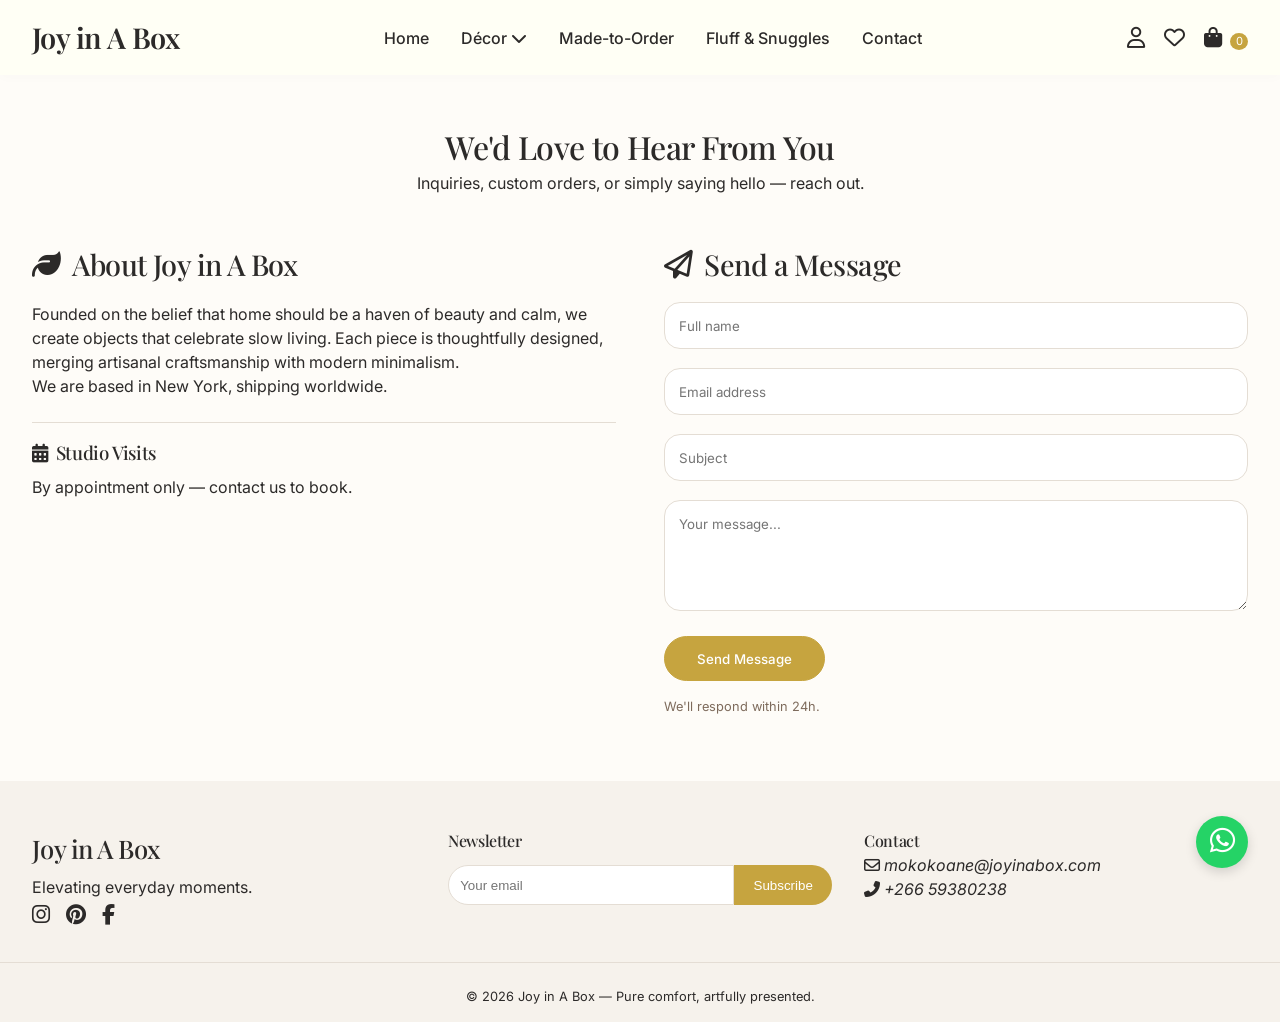
==== contact.html @ 7d994edd "Add files via upload" ====
<!DOCTYPE html>
<html lang="en">
<head>
    <meta charset="UTF-8">
    <meta name="viewport" content="width=device-width, initial-scale=1.0">
    <title>Contact | Joy in A Box</title>
    <link href="https://fonts.googleapis.com/css2?family=Inter:opsz,wght@300;400;500;600&family=Playfair+Display:wght@400;500;600;700&display=swap" rel="stylesheet">
    <link rel="stylesheet" href="https://cdnjs.cloudflare.com/ajax/libs/font-awesome/6.5.1/css/all.min.css">
    <link rel="stylesheet" href="styles.css">
</head>
<body>
    <header class="header"><div class="container header-container"><div class="logo"><a href="index.html">Joy in A Box</a></div><nav class="main-nav"><ul class="nav-links"><li><a href="index.html">Home</a></li><li class="dropdown-trigger"><a href="decor.html">Décor <i class="fas fa-chevron-down dropdown-arrow"></i></a><ul class="dropdown-menu"><li><a href="decor.html#wall-art">Wall Art</a></li><li><a href="decor.html#vases">Vases</a></li><li><a href="decor.html#lighting">Lighting</a></li></ul></li><li><a href="made-to-order.html">Made-to-Order</a></li><li><a href="fluff-snuggles.html">Fluff & Snuggles</a></li><li><a href="contact.html">Contact</a></li></ul></nav><div class="header-icons"><a href="#" class="icon-btn"><i class="far fa-user"></i></a><a href="#" class="icon-btn"><i class="far fa-heart"></i></a><a href="#" class="icon-btn cart-icon"><i class="fas fa-shopping-bag"></i> <span class="cart-count">0</span></a></div><button class="mobile-menu-toggle"><i class="fas fa-bars"></i></button></div></header>

    <main>
        <div class="page-header container">
            <h1>We'd Love to Hear From You</h1>
            <p>Inquiries, custom orders, or simply saying hello — reach out.</p>
        </div>

        <div class="contact-grid container">
            <div class="about-us">
                <h2><i class="fas fa-leaf"></i> About Joy in A Box</h2>
                <p>Founded on the belief that home should be a haven of beauty and calm, we create objects that celebrate slow living. Each piece is thoughtfully designed, merging artisanal craftsmanship with modern minimalism.</p>
                <p>We are based in New York, shipping worldwide.</p>
                <div class="store-hours">
                    <h3><i class="fas fa-calendar-alt"></i> Studio Visits</h3>
                    <p>By appointment only — contact us to book.</p>
                </div>
            </div>
            <div class="contact-form-wrapper">
                <h2><i class="far fa-paper-plane"></i> Send a Message</h2>
                <form class="contact-form" id="contactForm">
                    <div class="form-group"><input type="text" placeholder="Full name" required></div>
                    <div class="form-group"><input type="email" placeholder="Email address" required></div>
                    <div class="form-group"><input type="text" placeholder="Subject"></div>
                    <div class="form-group"><textarea rows="5" placeholder="Your message..." required></textarea></div>
                    <button type="submit" class="btn btn-gold">Send Message</button>
                    <p class="form-note">We'll respond within 24h.</p>
                </form>
            </div>
        </div>
    </main>

    <footer class="footer"><div class="container footer-grid"><div class="footer-brand"><div class="logo-footer">Joy in A Box</div><p>Elevating everyday moments.</p><div class="social-links"><a href="#"><i class="fab fa-instagram"></i></a><a href="#"><i class="fab fa-pinterest"></i></a><a href="#"><i class="fab fa-facebook-f"></i></a></div></div><div class="footer-newsletter"><h4>Newsletter</h4><form class="newsletter-form"><input type="email" placeholder="Your email"><button>Subscribe</button></form></div><div class="footer-contact"><h4>Contact</h4><address><p><i class="far fa-envelope"></i> mokokoane@joyinabox.com</p><p><i class="fas fa-phone-alt"></i> +266 59380238</p></address></div></div><div class="footer-bottom"><div class="container"><p>© 2026 Joy in A Box — Pure comfort, artfully presented.</p></div></div></footer>
    <a href="https://wa.me/18004399021" class="floating-wa"><i class="fab fa-whatsapp"></i></a>
    <button class="scroll-top"><i class="fas fa-arrow-up"></i></button>
    <script src="script.js"></script>
</body>
</html>
---- styles.css ----
* {
    margin: 0;
    padding: 0;
    box-sizing: border-box;
}

body {
    font-family: 'Inter', sans-serif;
    background-color: #FEFCF8;
    color: #2C2A29;
    line-height: 1.5;
}

h1, h2, h3, h4, .logo, .logo-footer, .hero-title, .section-title {
    font-family: 'Playfair Display', serif;
    font-weight: 500;
    letter-spacing: -0.02em;
}

.container {
    max-width: 1280px;
    margin: 0 auto;
    padding: 0 2rem;
}

.btn {
    display: inline-block;
    padding: 0.85rem 2rem;
    border-radius: 2rem;
    font-weight: 500;
    transition: all 0.3s ease;
    text-decoration: none;
    border: 1px solid transparent;
    cursor: pointer;
    font-family: 'Inter', sans-serif;
}

.btn-gold {
    background-color: #C6A43F;
    color: white;
    border-color: #C6A43F;
}

.btn-gold:hover {
    background-color: #B28C32;
    transform: translateY(-2px);
    box-shadow: 0 10px 20px rgba(0,0,0,0.05);
}

.btn-outline {
    border: 1px solid #C6A43F;
    color: #C6A43F;
    background: transparent;
}

.btn-outline:hover {
    background: #C6A43F;
    color: white;
}

.header {
    background: #FFFFFF;
    box-shadow: 0 2px 12px rgba(0,0,0,0.02);
    position: sticky;
    top: 0;
    z-index: 1000;
    backdrop-filter: blur(4px);
    background-color: rgba(255,255,245,0.96);
}

.header-container {
    display: flex;
    justify-content: space-between;
    align-items: center;
    padding: 1rem 2rem;
    flex-wrap: wrap;
}

.logo a {
    font-size: 1.8rem;
    font-weight: 600;
    text-decoration: none;
    color: #2C2A29;
    letter-spacing: -0.02em;
    font-family: 'Playfair Display', serif;
}

.nav-links {
    display: flex;
    gap: 2rem;
    list-style: none;
}

.nav-links li a {
    text-decoration: none;
    color: #2C2A29;
    font-weight: 500;
    transition: color 0.2s;
}

.nav-links li a:hover, .nav-links li a.active {
    color: #C6A43F;
}

.dropdown-trigger {
    position: relative;
}

.dropdown-menu {
    position: absolute;
    top: 100%;
    left: 0;
    background: white;
    list-style: none;
    padding: 0.75rem 0;
    border-radius: 1rem;
    box-shadow: 0 12px 28px rgba(0,0,0,0.05);
    min-width: 140px;
    opacity: 0;
    visibility: hidden;
    transition: all 0.2s;
    z-index: 10;
}

.dropdown-trigger:hover .dropdown-menu {
    opacity: 1;
    visibility: visible;
}

.dropdown-menu li a {
    display: block;
    padding: 0.5rem 1.5rem;
    color: #2C2A29;
}

.header-icons {
    display: flex;
    gap: 1.2rem;
    align-items: center;
}

.icon-btn {
    font-size: 1.3rem;
    text-decoration: none;
    color: #2C2A29;
    transition: color 0.2s;
}

.cart-icon {
    position: relative;
}
.cart-count {
    font-size: 0.7rem;
    background: #C6A43F;
    color: white;
    border-radius: 50%;
    width: 18px;
    display: inline-block;
    text-align: center;
    margin-left: 2px;
}

.mobile-menu-toggle {
    display: none;
    background: none;
    border: none;
    font-size: 1.8rem;
    cursor: pointer;
}

.hero-image {
    background-image: url('images/hero-luxury-interior.jpg');
    background-size: cover;
    background-position: center 40%;
    height: 85vh;
    position: relative;
    display: flex;
    align-items: center;
    justify-content: center;
}
.hero-overlay {
    position: absolute;
    inset: 0;
    background: rgba(0,0,0,0.25);
}
.hero-content {
    position: relative;
    text-align: center;
    color: white;
    z-index: 2;
}
.hero-title {
    font-size: 3.8rem;
    margin-bottom: 1rem;
    font-weight: 600;
}
.hero-subtitle {
    font-size: 1.2rem;
    margin-bottom: 2rem;
    font-weight: 300;
}

.section-header {
    text-align: center;
    margin: 4rem 0 2rem;
}
.section-tag {
    font-size: 0.8rem;
    letter-spacing: 3px;
    text-transform: uppercase;
    color: #C6A43F;
}
.section-title {
    font-size: 2.5rem;
    margin-top: 0.5rem;
}

.product-grid {
    display: grid;
    grid-template-columns: repeat(auto-fill, minmax(280px, 1fr));
    gap: 2rem;
    margin: 2rem 0;
}

.product-card {
    background: white;
    border-radius: 1.5rem;
    overflow: hidden;
    transition: all 0.3s ease;
    box-shadow: 0 8px 20px rgba(0,0,0,0.02);
}
.product-card:hover {
    transform: translateY(-6px);
    box-shadow: 0 24px 36px rgba(0,0,0,0.05);
}
.product-image {
    position: relative;
}
.product-image img {
    width: 100%;
    aspect-ratio: 6 / 7;
    object-fit: cover;
    display: block;
}
.fav-btn {
    position: absolute;
    top: 1rem;
    right: 1rem;
    background: rgba(255,255,255,0.8);
    border: none;
    font-size: 1.3rem;
    padding: 0.5rem;
    border-radius: 50%;
    cursor: pointer;
    backdrop-filter: blur(2px);
    transition: all 0.2s;
}
.fav-btn:hover {
    background: white;
    transform: scale(1.05);
}
.product-info {
    padding: 1.5rem;
}
.product-info h3 {
    font-size: 1.2rem;
    font-weight: 500;
}
.price {
    font-weight: 600;
    margin: 0.6rem 0;
    color: #C6A43F;
}
.btn-add-cart {
    background: none;
    border: 1px solid #ddd;
    padding: 0.5rem 1rem;
    border-radius: 2rem;
    cursor: pointer;
    width: 100%;
    transition: 0.2s;
}
.btn-add-cart:hover {
    background: #C6A43F;
    border-color: #C6A43F;
    color: white;
}
.cta-center {
    text-align: center;
    margin: 2rem 0 4rem;
}

.footer {
    background: #F6F2EC;
    padding: 3rem 0 1rem;
    margin-top: 4rem;
}
.footer-grid {
    display: grid;
    grid-template-columns: 1fr 1fr 1fr;
    gap: 2rem;
}
.logo-footer {
    font-size: 1.6rem;
    font-family: 'Playfair Display', serif;
    margin-bottom: 0.5rem;
}
.social-links a {
    text-decoration: none;
    margin-right: 1rem;
    font-size: 1.3rem;
    color: #2C2A29;
    transition: color 0.2s;
}
.social-links a:hover {
    color: #C6A43F;
}
.newsletter-form {
    display: flex;
    margin-top: 0.8rem;
}
.newsletter-form input {
    flex: 1;
    padding: 0.7rem;
    border: 1px solid #E4DDD4;
    border-radius: 3rem 0 0 3rem;
    outline: none;
}
.newsletter-form button {
    background: #C6A43F;
    border: none;
    padding: 0 1.2rem;
    border-radius: 0 3rem 3rem 0;
    color: white;
    cursor: pointer;
    transition: background 0.2s;
}
.newsletter-form button:hover {
    background: #B28C32;
}
.footer-bottom {
    border-top: 1px solid #E4DDD4;
    text-align: center;
    margin-top: 2rem;
    padding-top: 1.5rem;
    font-size: 0.8rem;
}

.floating-wa {
    position: fixed;
    bottom: 2rem;
    right: 2rem;
    background: #25D366;
    color: white;
    font-size: 1.8rem;
    padding: 0.6rem;
    width: 52px;
    height: 52px;
    border-radius: 50%;
    text-align: center;
    line-height: 1;
    text-decoration: none;
    box-shadow: 0 4px 12px rgba(0,0,0,0.15);
    z-index: 99;
    transition: transform 0.2s;
}
.floating-wa:hover {
    transform: scale(1.05);
}
.scroll-top {
    position: fixed;
    bottom: 2rem;
    right: 6rem;
    background: #C6A43F;
    border: none;
    width: 45px;
    height: 45px;
    border-radius: 50%;
    font-size: 1.2rem;
    cursor: pointer;
    opacity: 0.7;
    transition: 0.2s;
    z-index: 99;
    color: white;
}
.scroll-top:hover {
    opacity: 1;
    transform: translateY(-2px);
}

.page-header {
    text-align: center;
    margin: 3rem auto;
}
.categories-list {
    display: flex;
    justify-content: center;
    gap: 2rem;
    list-style: none;
    margin: 2rem 0;
}
.cat-badge {
    background: #F3EFE9;
    padding: 0.5rem 1.5rem;
    border-radius: 3rem;
    font-weight: 500;
    display: inline-flex;
    align-items: center;
    gap: 0.5rem;
}
.decor-section {
    margin-bottom: 3rem;
}
.decor-section h2 {
    font-size: 1.8rem;
    border-left: 4px solid #C6A43F;
    padding-left: 1rem;
    margin: 2rem 0 1rem;
    display: flex;
    align-items: center;
    gap: 0.75rem;
}

.made-to-order-container {
    max-width: 900px;
    margin: 2rem auto;
}
.process-timeline {
    background: #FAF7F2;
    border-radius: 2rem;
    padding: 2rem;
}
.timeline-title {
    text-align: center;
    margin-bottom: 2rem;
    font-size: 1.8rem;
}
.ordered-steps {
    list-style: none;
    padding: 0;
}
.ordered-steps li {
    display: flex;
    gap: 1rem;
    margin-bottom: 2rem;
    align-items: flex-start;
}
.step-icon {
    font-size: 2rem;
    min-width: 60px;
    color: #C6A43F;
}
.step-content strong {
    font-weight: 600;
    display: block;
    margin-bottom: 0.25rem;
    font-size: 1.1rem;
}
.custom-cta {
    text-align: center;
    margin-top: 2.5rem;
}

.cozy-hero {
    text-align: center;
    margin: 3rem auto 1rem;
}
.video-wrapper {
    margin: 2rem auto;
    border-radius: 2rem;
    overflow: hidden;
    box-shadow: 0 15px 30px rgba(0,0,0,0.05);
}
.video-wrapper video {
    display: block;
    border-radius: 2rem;
}
.soft-card {
    border-radius: 2rem;
}

.contact-grid {
    display: grid;
    grid-template-columns: 1fr 1fr;
    gap: 3rem;
    margin: 3rem auto;
}
.about-us h2, .contact-form-wrapper h2 {
    font-size: 1.8rem;
    margin-bottom: 1rem;
    display: flex;
    align-items: center;
    gap: 0.75rem;
}
.store-hours {
    margin-top: 1.5rem;
    padding-top: 1rem;
    border-top: 1px solid #E4DDD4;
}
.store-hours h3 {
    margin-bottom: 0.5rem;
    display: flex;
    align-items: center;
    gap: 0.5rem;
}
.form-group {
    margin-bottom: 1.2rem;
}
.form-group input, .form-group textarea {
    width: 100%;
    padding: 0.9rem;
    border: 1px solid #E4DDD4;
    border-radius: 1rem;
    background: white;
    font-family: 'Inter', sans-serif;
    transition: border-color 0.2s;
}
.form-group input:focus, .form-group textarea:focus {
    outline: none;
    border-color: #C6A43F;
}
.form-note {
    font-size: 0.8rem;
    margin-top: 1rem;
    color: #7E6B5C;
}

@media (max-width: 960px) {
    .main-nav {
        display: none;
        position: absolute;
        top: 100%;
        left: 0;
        width: 100%;
        background: white;
        padding: 1.5rem;
        box-shadow: 0 10px 20px rgba(0,0,0,0.05);
    }
    .main-nav.active {
        display: block;
    }
    .nav-links {
        flex-direction: column;
        gap: 1rem;
    }
    .mobile-menu-toggle {
        display: block;
    }
    .header-icons {
        margin-right: 0.5rem;
    }
    .footer-grid {
        grid-template-columns: 1fr;
        text-align: center;
        gap: 1.5rem;
    }
    .contact-grid {
        grid-template-columns: 1fr;
    }
    .hero-title {
        font-size: 2.2rem;
    }
    .product-grid {
        grid-template-columns: repeat(auto-fill, minmax(240px, 1fr));
    }
    .scroll-top {
        right: 1.2rem;
        bottom: 1.2rem;
    }
    .floating-wa {
        right: 1.2rem;
        bottom: 5rem;
    }
}
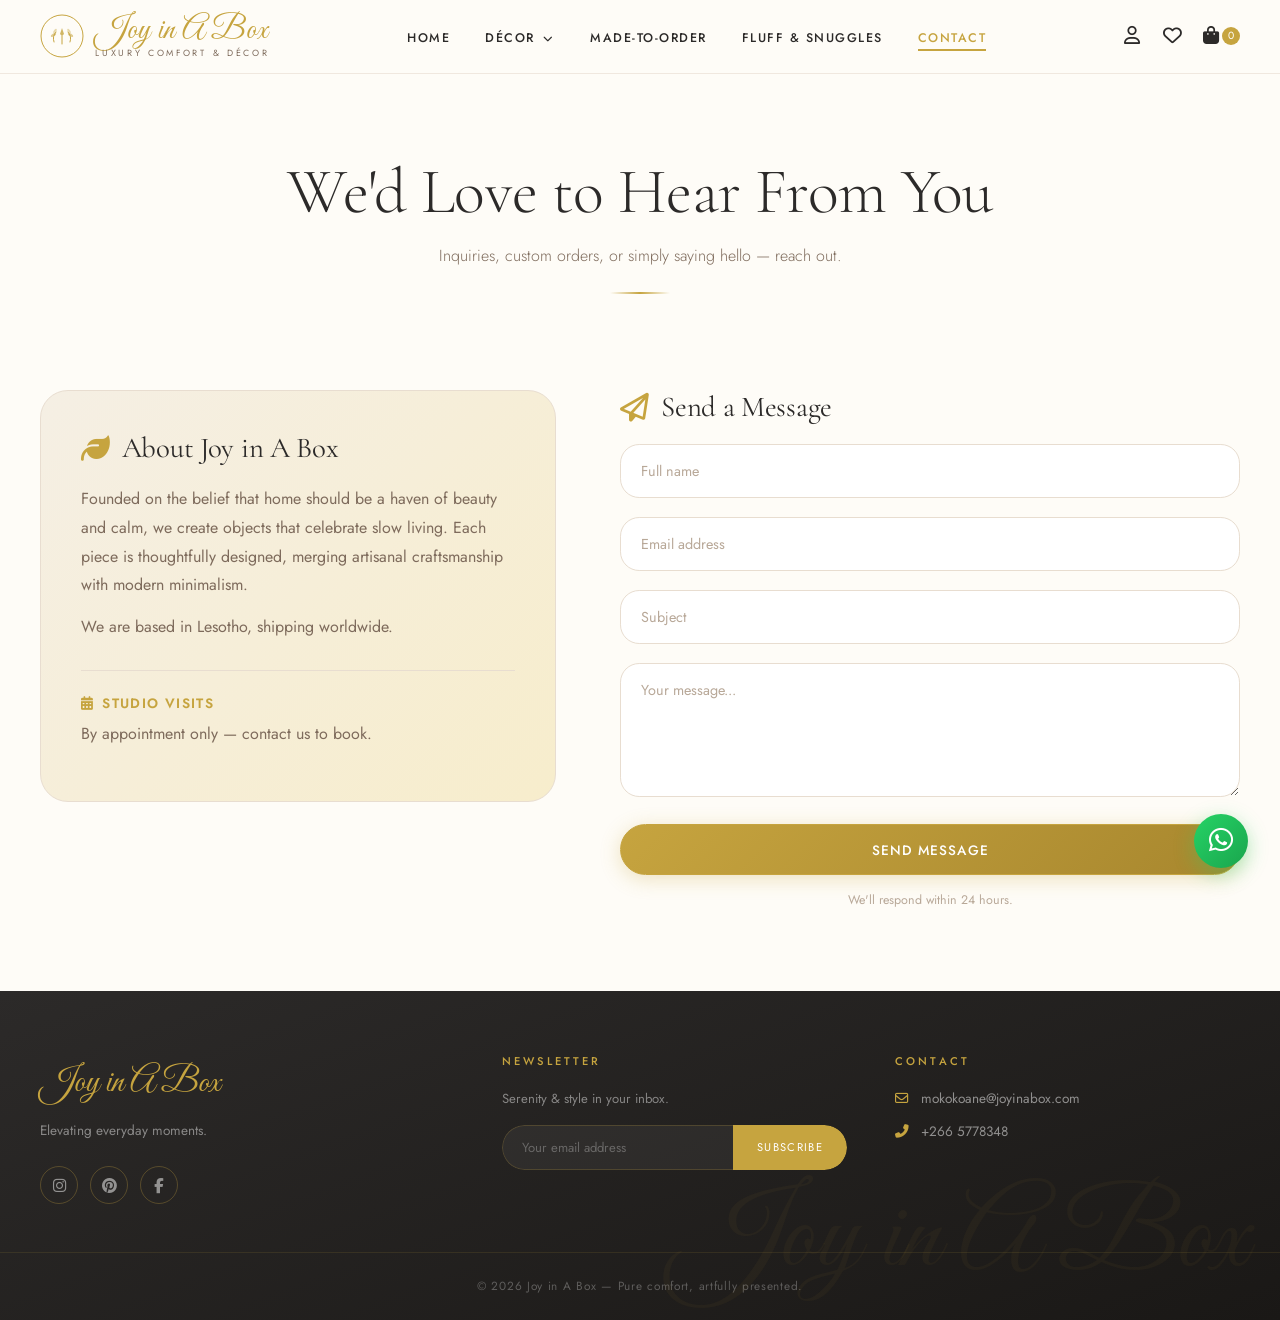
==== commit 0e37d1a7: "Add files via upload" ====
--- a/contact.html
+++ b/contact.html
@@ -1,49 +1,153 @@
-<!DOCTYPE html>
-<html lang="en">
-<head>
-    <meta charset="UTF-8">
-    <meta name="viewport" content="width=device-width, initial-scale=1.0">
-    <title>Contact | Joy in A Box</title>
-    <link href="https://fonts.googleapis.com/css2?family=Inter:opsz,wght@300;400;500;600&family=Playfair+Display:wght@400;500;600;700&display=swap" rel="stylesheet">
-    <link rel="stylesheet" href="https://cdnjs.cloudflare.com/ajax/libs/font-awesome/6.5.1/css/all.min.css">
-    <link rel="stylesheet" href="styles.css">
-</head>
-<body>
-    <header class="header"><div class="container header-container"><div class="logo"><a href="index.html">Joy in A Box</a></div><nav class="main-nav"><ul class="nav-links"><li><a href="index.html">Home</a></li><li class="dropdown-trigger"><a href="decor.html">Décor <i class="fas fa-chevron-down dropdown-arrow"></i></a><ul class="dropdown-menu"><li><a href="decor.html#wall-art">Wall Art</a></li><li><a href="decor.html#vases">Vases</a></li><li><a href="decor.html#lighting">Lighting</a></li></ul></li><li><a href="made-to-order.html">Made-to-Order</a></li><li><a href="fluff-snuggles.html">Fluff & Snuggles</a></li><li><a href="contact.html">Contact</a></li></ul></nav><div class="header-icons"><a href="#" class="icon-btn"><i class="far fa-user"></i></a><a href="#" class="icon-btn"><i class="far fa-heart"></i></a><a href="#" class="icon-btn cart-icon"><i class="fas fa-shopping-bag"></i> <span class="cart-count">0</span></a></div><button class="mobile-menu-toggle"><i class="fas fa-bars"></i></button></div></header>
-
-    <main>
-        <div class="page-header container">
-            <h1>We'd Love to Hear From You</h1>
-            <p>Inquiries, custom orders, or simply saying hello — reach out.</p>
-        </div>
-
-        <div class="contact-grid container">
-            <div class="about-us">
-                <h2><i class="fas fa-leaf"></i> About Joy in A Box</h2>
-                <p>Founded on the belief that home should be a haven of beauty and calm, we create objects that celebrate slow living. Each piece is thoughtfully designed, merging artisanal craftsmanship with modern minimalism.</p>
-                <p>We are based in New York, shipping worldwide.</p>
-                <div class="store-hours">
-                    <h3><i class="fas fa-calendar-alt"></i> Studio Visits</h3>
-                    <p>By appointment only — contact us to book.</p>
-                </div>
-            </div>
-            <div class="contact-form-wrapper">
-                <h2><i class="far fa-paper-plane"></i> Send a Message</h2>
-                <form class="contact-form" id="contactForm">
-                    <div class="form-group"><input type="text" placeholder="Full name" required></div>
-                    <div class="form-group"><input type="email" placeholder="Email address" required></div>
-                    <div class="form-group"><input type="text" placeholder="Subject"></div>
-                    <div class="form-group"><textarea rows="5" placeholder="Your message..." required></textarea></div>
-                    <button type="submit" class="btn btn-gold">Send Message</button>
-                    <p class="form-note">We'll respond within 24h.</p>
-                </form>
-            </div>
-        </div>
-    </main>
-
-    <footer class="footer"><div class="container footer-grid"><div class="footer-brand"><div class="logo-footer">Joy in A Box</div><p>Elevating everyday moments.</p><div class="social-links"><a href="#"><i class="fab fa-instagram"></i></a><a href="#"><i class="fab fa-pinterest"></i></a><a href="#"><i class="fab fa-facebook-f"></i></a></div></div><div class="footer-newsletter"><h4>Newsletter</h4><form class="newsletter-form"><input type="email" placeholder="Your email"><button>Subscribe</button></form></div><div class="footer-contact"><h4>Contact</h4><address><p><i class="far fa-envelope"></i> mokokoane@joyinabox.com</p><p><i class="fas fa-phone-alt"></i> +266 59380238</p></address></div></div><div class="footer-bottom"><div class="container"><p>© 2026 Joy in A Box — Pure comfort, artfully presented.</p></div></div></footer>
-    <a href="https://wa.me/18004399021" class="floating-wa"><i class="fab fa-whatsapp"></i></a>
-    <button class="scroll-top"><i class="fas fa-arrow-up"></i></button>
-    <script src="script.js"></script>
-</body>
-</html>+<!DOCTYPE html>
+<html lang="en">
+<head>
+  <meta charset="UTF-8">
+  <meta name="viewport" content="width=device-width, initial-scale=1.0">
+  <title>Contact | Joy in A Box</title>
+  <link href="https://fonts.googleapis.com/css2?family=Cormorant+Garamond:ital,wght@0,300;0,400;0,500;1,300;1,400&family=Great+Vibes&family=Jost:wght@300;400;500;600&display=swap" rel="stylesheet">
+  <link rel="stylesheet" href="https://cdnjs.cloudflare.com/ajax/libs/font-awesome/6.5.1/css/all.min.css">
+  <link rel="stylesheet" href="styles.css">
+</head>
+<body>
+
+  <header class="header" id="mainHeader">
+    <div class="container header-container">
+      <div class="logo">
+        <a href="index.html">
+          <svg class="logo-emblem" viewBox="0 0 44 44" fill="none" xmlns="http://www.w3.org/2000/svg">
+            <circle cx="22" cy="22" r="21" stroke="#C6A43F" stroke-width="1"/>
+            <path d="M14 28 Q12 22 16 18" stroke="#C6A43F" stroke-width="1" stroke-linecap="round" fill="none"/>
+            <ellipse cx="13.5" cy="21" rx="3" ry="1.5" transform="rotate(-30 13.5 21)" fill="#C6A43F" opacity="0.55"/>
+            <ellipse cx="15" cy="17" rx="2.5" ry="1.2" transform="rotate(-50 15 17)" fill="#C6A43F" opacity="0.4"/>
+            <path d="M30 28 Q32 22 28 18" stroke="#C6A43F" stroke-width="1" stroke-linecap="round" fill="none"/>
+            <ellipse cx="30.5" cy="21" rx="3" ry="1.5" transform="rotate(30 30.5 21)" fill="#C6A43F" opacity="0.55"/>
+            <ellipse cx="29" cy="17" rx="2.5" ry="1.2" transform="rotate(50 29 17)" fill="#C6A43F" opacity="0.4"/>
+            <path d="M22 14 L24 20 L22 22 L20 20 Z" fill="#C6A43F" opacity="0.8"/>
+            <line x1="22" y1="22" x2="22" y2="30" stroke="#C6A43F" stroke-width="1" stroke-linecap="round"/>
+          </svg>
+          <div class="logo-text-wrap">
+            <span class="logo-script">Joy in A Box</span>
+            <span class="logo-sub">Luxury Comfort &amp; Décor</span>
+          </div>
+        </a>
+      </div>
+      <nav class="main-nav" id="mainNav">
+        <ul class="nav-links">
+          <li><a href="index.html">Home</a></li>
+          <li class="dropdown-trigger">
+            <a href="decor.html">Décor <i class="fas fa-chevron-down dropdown-arrow"></i></a>
+            <ul class="dropdown-menu">
+              <li><a href="decor.html#wall-art">Wall Art</a></li>
+              <li><a href="decor.html#vases">Vases</a></li>
+              <li><a href="decor.html#lighting">Lighting</a></li>
+            </ul>
+          </li>
+          <li><a href="made-to-order.html">Made-to-Order</a></li>
+          <li><a href="fluff-snuggles.html">Fluff &amp; Snuggles</a></li>
+          <li><a href="contact.html" class="active">Contact</a></li>
+        </ul>
+      </nav>
+      <div class="header-icons">
+        <a href="#" class="icon-btn"><i class="far fa-user"></i></a>
+        <a href="#" class="icon-btn"><i class="far fa-heart"></i></a>
+        <a href="#" class="icon-btn cart-icon"><i class="fas fa-shopping-bag"></i> <span class="cart-count">0</span></a>
+      </div>
+      <button class="mobile-menu-toggle" id="menuToggle"><i class="fas fa-bars"></i></button>
+    </div>
+  </header>
+
+  <main>
+    <div class="page-header container">
+      <h1>We'd Love to Hear From You</h1>
+      <p>Inquiries, custom orders, or simply saying hello — reach out.</p>
+    </div>
+
+    <div class="contact-grid container">
+      <!-- About panel -->
+      <div class="about-us">
+        <h2><i class="fas fa-leaf"></i> About Joy in A Box</h2>
+        <p>Founded on the belief that home should be a haven of beauty and calm, we create objects that celebrate slow living. Each piece is thoughtfully designed, merging artisanal craftsmanship with modern minimalism.</p>
+        <p>We are based in Lesotho, shipping worldwide.</p>
+
+        <div class="store-hours">
+          <h3><i class="fas fa-calendar-alt"></i> Studio Visits</h3>
+          <p>By appointment only — contact us to book.</p>
+        </div>
+      </div>
+
+      <!-- Contact form -->
+      <div class="contact-form-wrapper">
+        <h2><i class="far fa-paper-plane"></i> Send a Message</h2>
+        <form class="contact-form" id="contactForm">
+          <div class="form-group"><input type="text" placeholder="Full name" required></div>
+          <div class="form-group"><input type="email" placeholder="Email address" required></div>
+          <div class="form-group"><input type="text" placeholder="Subject"></div>
+          <div class="form-group"><textarea rows="5" placeholder="Your message..." required></textarea></div>
+          <button type="submit" class="btn btn-gold" style="width:100%">Send Message</button>
+          <p class="form-note">We'll respond within 24 hours.</p>
+        </form>
+      </div>
+    </div>
+  </main>
+
+  <footer class="footer">
+    <div class="container footer-grid">
+      <div class="footer-brand">
+        <div class="logo-footer">Joy in A Box</div>
+        <p>Elevating everyday moments.</p>
+        <div class="social-links">
+          <a href="#"><i class="fab fa-instagram"></i></a>
+          <a href="#"><i class="fab fa-pinterest"></i></a>
+          <a href="#"><i class="fab fa-facebook-f"></i></a>
+        </div>
+      </div>
+      <div class="footer-newsletter">
+        <h4>Newsletter</h4>
+        <p>Serenity &amp; style in your inbox.</p>
+        <form class="newsletter-form">
+          <input type="email" placeholder="Your email address" required>
+          <button type="submit">Subscribe</button>
+        </form>
+      </div>
+      <div class="footer-contact">
+        <h4>Contact</h4>
+        <address>
+          <p><i class="far fa-envelope"></i> mokokoane@joyinabox.com</p>
+          <p><i class="fas fa-phone-alt"></i> +266 5778348</p>
+        </address>
+      </div>
+    </div>
+    <div class="footer-bottom">
+      <div class="container"><p>© 2026 Joy in A Box — Pure comfort, artfully presented.</p></div>
+    </div>
+  </footer>
+
+  <a href="https://wa.me/2665778348" class="floating-wa" target="_blank"><i class="fab fa-whatsapp"></i></a>
+  <button class="scroll-top" id="scrollTop"><i class="fas fa-arrow-up"></i></button>
+
+  <script>
+    const header = document.getElementById('mainHeader');
+    window.addEventListener('scroll', () => {
+      header.classList.toggle('scrolled', window.scrollY > 30);
+      document.getElementById('scrollTop').classList.toggle('visible', window.scrollY > 300);
+    });
+    document.getElementById('menuToggle').addEventListener('click', () => document.getElementById('mainNav').classList.toggle('active'));
+    document.getElementById('scrollTop').addEventListener('click', () => window.scrollTo({ top:0, behavior:'smooth' }));
+
+    // Contact form submit feedback
+    document.getElementById('contactForm').addEventListener('submit', function(e) {
+      e.preventDefault();
+      const btn = this.querySelector('button[type=submit]');
+      btn.textContent = '✓ Message Sent!';
+      btn.style.background = '#6aad72';
+      btn.style.borderColor = '#6aad72';
+      setTimeout(() => {
+        btn.textContent = 'Send Message';
+        btn.style.background = '';
+        btn.style.borderColor = '';
+        this.reset();
+      }, 3000);
+    });
+  </script>
+</body>
+</html>
--- a/styles.css
+++ b/styles.css
@@ -1,574 +1,837 @@
-* {
-    margin: 0;
-    padding: 0;
-    box-sizing: border-box;
-}
-
-body {
-    font-family: 'Inter', sans-serif;
-    background-color: #FEFCF8;
-    color: #2C2A29;
-    line-height: 1.5;
-}
-
-h1, h2, h3, h4, .logo, .logo-footer, .hero-title, .section-title {
-    font-family: 'Playfair Display', serif;
-    font-weight: 500;
-    letter-spacing: -0.02em;
-}
-
-.container {
-    max-width: 1280px;
-    margin: 0 auto;
-    padding: 0 2rem;
-}
-
-.btn {
-    display: inline-block;
-    padding: 0.85rem 2rem;
-    border-radius: 2rem;
-    font-weight: 500;
-    transition: all 0.3s ease;
-    text-decoration: none;
-    border: 1px solid transparent;
-    cursor: pointer;
-    font-family: 'Inter', sans-serif;
-}
-
-.btn-gold {
-    background-color: #C6A43F;
-    color: white;
-    border-color: #C6A43F;
-}
-
-.btn-gold:hover {
-    background-color: #B28C32;
-    transform: translateY(-2px);
-    box-shadow: 0 10px 20px rgba(0,0,0,0.05);
-}
-
-.btn-outline {
-    border: 1px solid #C6A43F;
-    color: #C6A43F;
-    background: transparent;
-}
-
-.btn-outline:hover {
-    background: #C6A43F;
-    color: white;
-}
-
-.header {
-    background: #FFFFFF;
-    box-shadow: 0 2px 12px rgba(0,0,0,0.02);
-    position: sticky;
-    top: 0;
-    z-index: 1000;
-    backdrop-filter: blur(4px);
-    background-color: rgba(255,255,245,0.96);
-}
-
-.header-container {
-    display: flex;
-    justify-content: space-between;
-    align-items: center;
-    padding: 1rem 2rem;
-    flex-wrap: wrap;
-}
-
-.logo a {
-    font-size: 1.8rem;
-    font-weight: 600;
-    text-decoration: none;
-    color: #2C2A29;
-    letter-spacing: -0.02em;
-    font-family: 'Playfair Display', serif;
-}
-
-.nav-links {
-    display: flex;
-    gap: 2rem;
-    list-style: none;
-}
-
-.nav-links li a {
-    text-decoration: none;
-    color: #2C2A29;
-    font-weight: 500;
-    transition: color 0.2s;
-}
-
-.nav-links li a:hover, .nav-links li a.active {
-    color: #C6A43F;
-}
-
-.dropdown-trigger {
-    position: relative;
-}
-
-.dropdown-menu {
-    position: absolute;
-    top: 100%;
-    left: 0;
-    background: white;
-    list-style: none;
-    padding: 0.75rem 0;
-    border-radius: 1rem;
-    box-shadow: 0 12px 28px rgba(0,0,0,0.05);
-    min-width: 140px;
-    opacity: 0;
-    visibility: hidden;
-    transition: all 0.2s;
-    z-index: 10;
-}
-
-.dropdown-trigger:hover .dropdown-menu {
-    opacity: 1;
-    visibility: visible;
-}
-
-.dropdown-menu li a {
-    display: block;
-    padding: 0.5rem 1.5rem;
-    color: #2C2A29;
-}
-
-.header-icons {
-    display: flex;
-    gap: 1.2rem;
-    align-items: center;
-}
-
-.icon-btn {
-    font-size: 1.3rem;
-    text-decoration: none;
-    color: #2C2A29;
-    transition: color 0.2s;
-}
-
-.cart-icon {
-    position: relative;
-}
-.cart-count {
-    font-size: 0.7rem;
-    background: #C6A43F;
-    color: white;
-    border-radius: 50%;
-    width: 18px;
-    display: inline-block;
-    text-align: center;
-    margin-left: 2px;
-}
-
-.mobile-menu-toggle {
-    display: none;
-    background: none;
-    border: none;
-    font-size: 1.8rem;
-    cursor: pointer;
-}
-
-.hero-image {
-    background-image: url('images/hero-luxury-interior.jpg');
-    background-size: cover;
-    background-position: center 40%;
-    height: 85vh;
-    position: relative;
-    display: flex;
-    align-items: center;
-    justify-content: center;
-}
-.hero-overlay {
-    position: absolute;
-    inset: 0;
-    background: rgba(0,0,0,0.25);
-}
-.hero-content {
-    position: relative;
-    text-align: center;
-    color: white;
-    z-index: 2;
-}
-.hero-title {
-    font-size: 3.8rem;
-    margin-bottom: 1rem;
-    font-weight: 600;
-}
-.hero-subtitle {
-    font-size: 1.2rem;
-    margin-bottom: 2rem;
-    font-weight: 300;
-}
-
-.section-header {
-    text-align: center;
-    margin: 4rem 0 2rem;
-}
-.section-tag {
-    font-size: 0.8rem;
-    letter-spacing: 3px;
-    text-transform: uppercase;
-    color: #C6A43F;
-}
-.section-title {
-    font-size: 2.5rem;
-    margin-top: 0.5rem;
-}
-
-.product-grid {
-    display: grid;
-    grid-template-columns: repeat(auto-fill, minmax(280px, 1fr));
-    gap: 2rem;
-    margin: 2rem 0;
-}
-
-.product-card {
-    background: white;
-    border-radius: 1.5rem;
-    overflow: hidden;
-    transition: all 0.3s ease;
-    box-shadow: 0 8px 20px rgba(0,0,0,0.02);
-}
-.product-card:hover {
-    transform: translateY(-6px);
-    box-shadow: 0 24px 36px rgba(0,0,0,0.05);
-}
-.product-image {
-    position: relative;
-}
-.product-image img {
-    width: 100%;
-    aspect-ratio: 6 / 7;
-    object-fit: cover;
-    display: block;
-}
-.fav-btn {
-    position: absolute;
-    top: 1rem;
-    right: 1rem;
-    background: rgba(255,255,255,0.8);
-    border: none;
-    font-size: 1.3rem;
-    padding: 0.5rem;
-    border-radius: 50%;
-    cursor: pointer;
-    backdrop-filter: blur(2px);
-    transition: all 0.2s;
-}
-.fav-btn:hover {
-    background: white;
-    transform: scale(1.05);
-}
-.product-info {
-    padding: 1.5rem;
-}
-.product-info h3 {
-    font-size: 1.2rem;
-    font-weight: 500;
-}
-.price {
-    font-weight: 600;
-    margin: 0.6rem 0;
-    color: #C6A43F;
-}
-.btn-add-cart {
-    background: none;
-    border: 1px solid #ddd;
-    padding: 0.5rem 1rem;
-    border-radius: 2rem;
-    cursor: pointer;
-    width: 100%;
-    transition: 0.2s;
-}
-.btn-add-cart:hover {
-    background: #C6A43F;
-    border-color: #C6A43F;
-    color: white;
-}
-.cta-center {
-    text-align: center;
-    margin: 2rem 0 4rem;
-}
-
-.footer {
-    background: #F6F2EC;
-    padding: 3rem 0 1rem;
-    margin-top: 4rem;
-}
-.footer-grid {
-    display: grid;
-    grid-template-columns: 1fr 1fr 1fr;
-    gap: 2rem;
-}
-.logo-footer {
-    font-size: 1.6rem;
-    font-family: 'Playfair Display', serif;
-    margin-bottom: 0.5rem;
-}
-.social-links a {
-    text-decoration: none;
-    margin-right: 1rem;
-    font-size: 1.3rem;
-    color: #2C2A29;
-    transition: color 0.2s;
-}
-.social-links a:hover {
-    color: #C6A43F;
-}
-.newsletter-form {
-    display: flex;
-    margin-top: 0.8rem;
-}
-.newsletter-form input {
-    flex: 1;
-    padding: 0.7rem;
-    border: 1px solid #E4DDD4;
-    border-radius: 3rem 0 0 3rem;
-    outline: none;
-}
-.newsletter-form button {
-    background: #C6A43F;
-    border: none;
-    padding: 0 1.2rem;
-    border-radius: 0 3rem 3rem 0;
-    color: white;
-    cursor: pointer;
-    transition: background 0.2s;
-}
-.newsletter-form button:hover {
-    background: #B28C32;
-}
-.footer-bottom {
-    border-top: 1px solid #E4DDD4;
-    text-align: center;
-    margin-top: 2rem;
-    padding-top: 1.5rem;
-    font-size: 0.8rem;
-}
-
-.floating-wa {
-    position: fixed;
-    bottom: 2rem;
-    right: 2rem;
-    background: #25D366;
-    color: white;
-    font-size: 1.8rem;
-    padding: 0.6rem;
-    width: 52px;
-    height: 52px;
-    border-radius: 50%;
-    text-align: center;
-    line-height: 1;
-    text-decoration: none;
-    box-shadow: 0 4px 12px rgba(0,0,0,0.15);
-    z-index: 99;
-    transition: transform 0.2s;
-}
-.floating-wa:hover {
-    transform: scale(1.05);
-}
-.scroll-top {
-    position: fixed;
-    bottom: 2rem;
-    right: 6rem;
-    background: #C6A43F;
-    border: none;
-    width: 45px;
-    height: 45px;
-    border-radius: 50%;
-    font-size: 1.2rem;
-    cursor: pointer;
-    opacity: 0.7;
-    transition: 0.2s;
-    z-index: 99;
-    color: white;
-}
-.scroll-top:hover {
-    opacity: 1;
-    transform: translateY(-2px);
-}
-
-.page-header {
-    text-align: center;
-    margin: 3rem auto;
-}
-.categories-list {
-    display: flex;
-    justify-content: center;
-    gap: 2rem;
-    list-style: none;
-    margin: 2rem 0;
-}
-.cat-badge {
-    background: #F3EFE9;
-    padding: 0.5rem 1.5rem;
-    border-radius: 3rem;
-    font-weight: 500;
-    display: inline-flex;
-    align-items: center;
-    gap: 0.5rem;
-}
-.decor-section {
-    margin-bottom: 3rem;
-}
-.decor-section h2 {
-    font-size: 1.8rem;
-    border-left: 4px solid #C6A43F;
-    padding-left: 1rem;
-    margin: 2rem 0 1rem;
-    display: flex;
-    align-items: center;
-    gap: 0.75rem;
-}
-
-.made-to-order-container {
-    max-width: 900px;
-    margin: 2rem auto;
-}
-.process-timeline {
-    background: #FAF7F2;
-    border-radius: 2rem;
-    padding: 2rem;
-}
-.timeline-title {
-    text-align: center;
-    margin-bottom: 2rem;
-    font-size: 1.8rem;
-}
-.ordered-steps {
-    list-style: none;
-    padding: 0;
-}
-.ordered-steps li {
-    display: flex;
-    gap: 1rem;
-    margin-bottom: 2rem;
-    align-items: flex-start;
-}
-.step-icon {
-    font-size: 2rem;
-    min-width: 60px;
-    color: #C6A43F;
-}
-.step-content strong {
-    font-weight: 600;
-    display: block;
-    margin-bottom: 0.25rem;
-    font-size: 1.1rem;
-}
-.custom-cta {
-    text-align: center;
-    margin-top: 2.5rem;
-}
-
-.cozy-hero {
-    text-align: center;
-    margin: 3rem auto 1rem;
-}
-.video-wrapper {
-    margin: 2rem auto;
-    border-radius: 2rem;
-    overflow: hidden;
-    box-shadow: 0 15px 30px rgba(0,0,0,0.05);
-}
-.video-wrapper video {
-    display: block;
-    border-radius: 2rem;
-}
-.soft-card {
-    border-radius: 2rem;
-}
-
-.contact-grid {
-    display: grid;
-    grid-template-columns: 1fr 1fr;
-    gap: 3rem;
-    margin: 3rem auto;
-}
-.about-us h2, .contact-form-wrapper h2 {
-    font-size: 1.8rem;
-    margin-bottom: 1rem;
-    display: flex;
-    align-items: center;
-    gap: 0.75rem;
-}
-.store-hours {
-    margin-top: 1.5rem;
-    padding-top: 1rem;
-    border-top: 1px solid #E4DDD4;
-}
-.store-hours h3 {
-    margin-bottom: 0.5rem;
-    display: flex;
-    align-items: center;
-    gap: 0.5rem;
-}
-.form-group {
-    margin-bottom: 1.2rem;
-}
-.form-group input, .form-group textarea {
-    width: 100%;
-    padding: 0.9rem;
-    border: 1px solid #E4DDD4;
-    border-radius: 1rem;
-    background: white;
-    font-family: 'Inter', sans-serif;
-    transition: border-color 0.2s;
-}
-.form-group input:focus, .form-group textarea:focus {
-    outline: none;
-    border-color: #C6A43F;
-}
-.form-note {
-    font-size: 0.8rem;
-    margin-top: 1rem;
-    color: #7E6B5C;
-}
-
-@media (max-width: 960px) {
-    .main-nav {
-        display: none;
-        position: absolute;
-        top: 100%;
-        left: 0;
-        width: 100%;
-        background: white;
-        padding: 1.5rem;
-        box-shadow: 0 10px 20px rgba(0,0,0,0.05);
-    }
-    .main-nav.active {
-        display: block;
-    }
-    .nav-links {
-        flex-direction: column;
-        gap: 1rem;
-    }
-    .mobile-menu-toggle {
-        display: block;
-    }
-    .header-icons {
-        margin-right: 0.5rem;
-    }
-    .footer-grid {
-        grid-template-columns: 1fr;
-        text-align: center;
-        gap: 1.5rem;
-    }
-    .contact-grid {
-        grid-template-columns: 1fr;
-    }
-    .hero-title {
-        font-size: 2.2rem;
-    }
-    .product-grid {
-        grid-template-columns: repeat(auto-fill, minmax(240px, 1fr));
-    }
-    .scroll-top {
-        right: 1.2rem;
-        bottom: 1.2rem;
-    }
-    .floating-wa {
-        right: 1.2rem;
-        bottom: 5rem;
-    }
-}+:root {
+  --cream:        #FEFCF7;
+  --cream-deep:   #F5EFE4;
+  --cream-card:   #FFFDF9;
+  --gold:         #C6A43F;
+  --gold-dark:    #A8872E;
+  --gold-light:   #E8D080;
+  --gold-pale:    #F7EDCC;
+  --charcoal:     #2C2A29;
+  --brown-mid:    #7E6B5C;
+  --brown-light:  #B8A898;
+  --border:       #E8DDD0;
+  --shadow-soft:  0 8px 32px rgba(44,42,41,0.06);
+  --shadow-card:  0 20px 48px rgba(44,42,41,0.08);
+  --radius-card:  1.75rem;
+  --radius-pill:  3rem;
+  --font-display: 'Cormorant Garamond', Georgia, serif;
+  --font-script:  'Great Vibes', cursive;
+  --font-body:    'Jost', sans-serif;
+}
+
+/* ── Reset & Base ───── */
+*, *::before, *::after { margin: 0; padding: 0; box-sizing: border-box; }
+html { scroll-behavior: smooth; }
+body {
+  font-family: var(--font-body);
+  background-color: var(--cream);
+  color: var(--charcoal);
+  line-height: 1.6;
+  overflow-x: hidden;
+}
+h1, h2, h3, h4 {
+  font-family: var(--font-display);
+  font-weight: 400;
+  letter-spacing: -0.01em;
+  line-height: 1.2;
+}
+a { text-decoration: none; color: inherit; }
+.container { max-width: 1300px; margin: 0 auto; padding: 0 2.5rem; }
+
+/* ── Buttons ───── */
+.btn {
+  display: inline-block;
+  padding: 0.9rem 2.4rem;
+  border-radius: var(--radius-pill);
+  font-family: var(--font-body);
+  font-weight: 500;
+  font-size: 0.85rem;
+  letter-spacing: 0.08em;
+  text-transform: uppercase;
+  transition: all 0.35s cubic-bezier(0.4,0,0.2,1);
+  border: 1.5px solid transparent;
+  cursor: pointer;
+}
+.btn-gold {
+  background: linear-gradient(135deg, var(--gold) 0%, var(--gold-dark) 100%);
+  color: white;
+  border-color: var(--gold);
+  box-shadow: 0 4px 20px rgba(198,164,63,0.3);
+}
+.btn-gold:hover {
+  background: linear-gradient(135deg, var(--gold-dark) 0%, #8a6e24 100%);
+  transform: translateY(-3px);
+  box-shadow: 0 12px 32px rgba(198,164,63,0.4);
+}
+.btn-outline {
+  border: 1.5px solid var(--gold);
+  color: var(--gold);
+  background: transparent;
+}
+.btn-outline:hover {
+  background: var(--gold);
+  color: white;
+  transform: translateY(-2px);
+}
+
+/* ── HEADER & LOGO ─────*/
+.header {
+  position: sticky;
+  top: 0;
+  z-index: 1000;
+  background: rgba(254,252,247,0.94);
+  backdrop-filter: blur(16px);
+  -webkit-backdrop-filter: blur(16px);
+  border-bottom: 1px solid rgba(232,221,208,0.6);
+  transition: box-shadow 0.3s ease;
+}
+.header.scrolled { box-shadow: 0 4px 24px rgba(44,42,41,0.08); }
+
+.header-container {
+  display: flex;
+  justify-content: space-between;
+  align-items: center;
+  padding: 0.9rem 2.5rem;
+}
+
+/* ── Logo ─────*/
+.logo a {
+  display: flex;
+  align-items: center;
+  gap: 0.7rem;
+  text-decoration: none;
+}
+.logo-emblem {
+  width: 44px;
+  height: 44px;
+  flex-shrink: 0;
+}
+.logo-text-wrap {
+  display: flex;
+  flex-direction: column;
+  line-height: 1;
+}
+.logo-script {
+  font-family: var(--font-script);
+  font-size: 2rem;
+  color: var(--gold);
+  line-height: 1;
+  letter-spacing: 0.02em;
+}
+.logo-sub {
+  font-family: var(--font-body);
+  font-size: 0.56rem;
+  letter-spacing: 0.3em;
+  text-transform: uppercase;
+  color: var(--brown-mid);
+  margin-top: 0.15rem;
+}
+
+/* ── Navigation ──── */
+.nav-links {
+  display: flex;
+  gap: 2.2rem;
+  list-style: none;
+  align-items: center;
+}
+.nav-links li a {
+  font-size: 0.78rem;
+  font-weight: 500;
+  letter-spacing: 0.12em;
+  text-transform: uppercase;
+  color: var(--charcoal);
+  transition: color 0.2s;
+  position: relative;
+}
+.nav-links li a::after {
+  content: '';
+  position: absolute;
+  bottom: -4px;
+  left: 0;
+  width: 0;
+  height: 1.5px;
+  background: var(--gold);
+  transition: width 0.3s ease;
+}
+.nav-links li a:hover::after,
+.nav-links li a.active::after { width: 100%; }
+.nav-links li a:hover,
+.nav-links li a.active { color: var(--gold); }
+
+.dropdown-trigger { position: relative; }
+.dropdown-menu {
+  position: absolute;
+  top: calc(100% + 14px);
+  left: 50%;
+  transform: translateX(-50%);
+  background: white;
+  list-style: none;
+  padding: 0.8rem 0;
+  border-radius: 1.2rem;
+  box-shadow: 0 16px 40px rgba(44,42,41,0.1);
+  min-width: 160px;
+  opacity: 0;
+  visibility: hidden;
+  transition: all 0.25s cubic-bezier(0.4,0,0.2,1);
+  pointer-events: none;
+  border: 1px solid var(--border);
+}
+.dropdown-trigger:hover .dropdown-menu {
+  opacity: 1;
+  visibility: visible;
+  pointer-events: auto;
+}
+.dropdown-menu li a {
+  display: block;
+  padding: 0.55rem 1.5rem;
+  font-size: 0.78rem;
+  letter-spacing: 0.06em;
+  text-transform: uppercase;
+  color: var(--charcoal);
+  transition: all 0.15s;
+}
+.dropdown-menu li a:hover { color: var(--gold); padding-left: 2rem; }
+.dropdown-arrow { font-size: 0.6rem; margin-left: 0.2rem; }
+
+.header-icons { display: flex; gap: 1.4rem; align-items: center; }
+.icon-btn {
+  font-size: 1.15rem;
+  color: var(--charcoal);
+  transition: color 0.2s, transform 0.2s;
+  display: flex;
+  align-items: center;
+}
+.icon-btn:hover { color: var(--gold); transform: scale(1.1); }
+.cart-count {
+  font-size: 0.65rem;
+  background: var(--gold);
+  color: white;
+  border-radius: 50%;
+  width: 18px;
+  height: 18px;
+  display: inline-flex;
+  align-items: center;
+  justify-content: center;
+  margin-left: 3px;
+}
+.mobile-menu-toggle {
+  display: none;
+  background: none;
+  border: none;
+  font-size: 1.5rem;
+  cursor: pointer;
+  color: var(--charcoal);
+}
+
+/* ── HERO ───── */
+.hero { position: relative; overflow: hidden; }
+.hero-image {
+
+  background-image: url('images/hero-bg.jpg');
+  background-size: cover;
+  background-position: center 35%;
+  background-attachment: fixed;
+  height: 92vh;
+  min-height: 580px;
+  display: flex;
+  align-items: center;
+  justify-content: center;
+  position: relative;
+}
+.hero-overlay {
+  position: absolute;
+  inset: 0;
+  background: linear-gradient(to bottom,
+    rgba(44,42,41,0.1) 0%,
+    rgba(44,42,41,0.42) 55%,
+    rgba(44,42,41,0.65) 100%);
+}
+.hero-image::before,
+.hero-image::after {
+  content: '';
+  position: absolute;
+  width: 160px;
+  height: 160px;
+  border: 1.5px solid rgba(198,164,63,0.45);
+  z-index: 2;
+  pointer-events: none;
+}
+.hero-image::before { top: 2rem; left: 2rem; border-right: none; border-bottom: none; }
+.hero-image::after  { bottom: 2rem; right: 2rem; border-left: none; border-top: none; }
+.hero-content {
+  position: relative;
+  text-align: center;
+  color: white;
+  z-index: 3;
+  animation: fadeUp 1.2s cubic-bezier(0.4,0,0.2,1) both;
+}
+@keyframes fadeUp {
+  from { opacity:0; transform:translateY(28px); }
+  to   { opacity:1; transform:translateY(0); }
+}
+.hero-eyebrow {
+  font-family: var(--font-body);
+  font-size: 0.72rem;
+  letter-spacing: 0.38em;
+  text-transform: uppercase;
+  color: var(--gold-light);
+  margin-bottom: 1rem;
+  animation: fadeUp 1.2s 0.15s cubic-bezier(0.4,0,0.2,1) both;
+}
+.hero-title {
+  font-family: var(--font-display);
+  font-size: clamp(2.8rem, 6vw, 5.5rem);
+  font-weight: 300;
+  letter-spacing: -0.02em;
+  margin-bottom: 1.2rem;
+  line-height: 1.1;
+  animation: fadeUp 1.2s 0.25s both;
+}
+.hero-title em { font-style: italic; color: var(--gold-light); }
+.hero-subtitle {
+  font-size: 1.05rem;
+  font-weight: 300;
+  margin-bottom: 2.5rem;
+  opacity: 0.9;
+  max-width: 520px;
+  margin-left: auto;
+  margin-right: auto;
+  animation: fadeUp 1.2s 0.35s both;
+}
+.hero-cta-group {
+  display: flex;
+  gap: 1rem;
+  justify-content: center;
+  flex-wrap: wrap;
+  animation: fadeUp 1.2s 0.45s both;
+}
+.hero-scroll {
+  position: absolute;
+  bottom: 2rem;
+  left: 50%;
+  transform: translateX(-50%);
+  z-index: 3;
+  display: flex;
+  flex-direction: column;
+  align-items: center;
+  gap: 0.4rem;
+  color: rgba(255,255,255,0.55);
+  font-size: 0.65rem;
+  letter-spacing: 0.2em;
+  text-transform: uppercase;
+  animation: scrollBounce 2.2s ease-in-out infinite;
+}
+.hero-scroll::after {
+  content: '';
+  width: 1px;
+  height: 36px;
+  background: linear-gradient(to bottom, rgba(255,255,255,0.5), transparent);
+}
+@keyframes scrollBounce {
+  0%,100% { transform: translateX(-50%) translateY(0); }
+  50%      { transform: translateX(-50%) translateY(7px); }
+}
+
+
+.featured { padding: 5rem 0; }
+.section-header { text-align: center; margin-bottom: 3rem; }
+.section-eyebrow {
+  display: inline-block;
+  font-family: var(--font-body);
+  font-size: 0.7rem;
+  letter-spacing: 0.3em;
+  text-transform: uppercase;
+  color: var(--gold);
+  margin-bottom: 0.75rem;
+}
+.section-title { font-size: clamp(2rem,4vw,3rem); font-weight: 300; }
+.section-divider {
+  display: flex;
+  align-items: center;
+  justify-content: center;
+  gap: 1rem;
+  margin-top: 0.8rem;
+}
+.section-divider::before,
+.section-divider::after {
+  content: '';
+  height: 1px;
+  width: 55px;
+  background: linear-gradient(to right, transparent, var(--gold));
+}
+.section-divider::after { background: linear-gradient(to left, transparent, var(--gold)); }
+.divider-diamond { color: var(--gold); font-size: 0.55rem; }
+
+.product-grid {
+  display: grid;
+  grid-template-columns: repeat(auto-fill, minmax(290px, 1fr));
+  gap: 2rem;
+  margin: 2rem 0;
+}
+.product-card {
+  background: var(--cream-card);
+  border-radius: var(--radius-card);
+  overflow: hidden;
+  transition: all 0.4s cubic-bezier(0.4,0,0.2,1);
+  box-shadow: var(--shadow-soft);
+  border: 1px solid rgba(232,221,208,0.5);
+  position: relative;
+}
+.product-card:hover {
+  transform: translateY(-8px);
+  box-shadow: var(--shadow-card);
+}
+.product-image { position: relative; overflow: hidden; }
+.product-image img {
+  width: 100%;
+  aspect-ratio: 3/4;
+  object-fit: cover;
+  display: block;
+  transition: transform 0.6s cubic-bezier(0.4,0,0.2,1);
+}
+.product-card:hover .product-image img { transform: scale(1.06); }
+.fav-btn {
+  position: absolute;
+  top: 1rem;
+  right: 1rem;
+  background: rgba(254,252,247,0.85);
+  border: 1px solid rgba(232,221,208,0.8);
+  font-size: 1.1rem;
+  width: 40px;
+  height: 40px;
+  border-radius: 50%;
+  cursor: pointer;
+  backdrop-filter: blur(8px);
+  transition: all 0.25s;
+  display: flex;
+  align-items: center;
+  justify-content: center;
+  color: var(--brown-mid);
+}
+.fav-btn:hover { background: white; color: #e05a5a; border-color: #e05a5a; transform: scale(1.1); }
+.product-info { padding: 1.5rem 1.75rem; }
+.product-info h3 { font-size: 1.15rem; font-weight: 400; margin-bottom: 0.35rem; }
+.price { font-weight: 600; margin: 0.4rem 0 1rem; color: var(--gold); font-size: 1rem; }
+.btn-add-cart {
+  background: none;
+  border: 1.5px solid var(--border);
+  padding: 0.55rem 1.2rem;
+  border-radius: var(--radius-pill);
+  cursor: pointer;
+  width: 100%;
+  font-family: var(--font-body);
+  font-size: 0.76rem;
+  letter-spacing: 0.1em;
+  text-transform: uppercase;
+  transition: all 0.25s;
+  color: var(--charcoal);
+}
+.btn-add-cart:hover { background: var(--gold); border-color: var(--gold); color: white; }
+.cta-center { text-align: center; margin: 2.5rem 0 5rem; }
+
+/* ── PAGE BANNER (inner pages) ──────*/
+.page-banner {
+  background-image: url('images/decor-banner-bg.jpg');
+  background-size: cover;
+  background-position: center;
+  min-height: 280px;
+  display: flex;
+  align-items: flex-end;
+  position: relative;
+}
+.page-banner::before {
+  content: '';
+  position: absolute;
+  inset: 0;
+  background: linear-gradient(to bottom, rgba(44,42,41,0.15), rgba(44,42,41,0.55));
+}
+.page-banner .page-header {
+  position: relative;
+  z-index: 2;
+  color: white;
+  width: 100%;
+}
+.page-banner .page-header p { color: rgba(255,255,255,0.8); }
+.page-banner .page-header::after {
+  background: linear-gradient(to right, transparent, rgba(255,255,255,0.5), transparent);
+}
+
+/* ── PAGE HEADER (plain) ─── */
+.page-header {
+  text-align: center;
+  padding: 5rem 2rem 3rem;
+}
+.page-header::after {
+  content: '';
+  display: block;
+  width: 60px;
+  height: 2px;
+  background: linear-gradient(to right, transparent, var(--gold), transparent);
+  margin: 1.5rem auto 0;
+}
+.page-header h1 { font-size: clamp(2.5rem,5vw,4rem); font-weight: 300; }
+.page-header p  { margin-top: 0.75rem; color: var(--brown-mid); font-size: 1rem; font-weight: 300; }
+
+/* ── DÉCOR ─── */
+.decor-categories { margin: 2.5rem 0; }
+.categories-list {
+  display: flex;
+  justify-content: center;
+  gap: 1rem;
+  list-style: none;
+  flex-wrap: wrap;
+}
+.cat-badge {
+  background: var(--cream-deep);
+  border: 1px solid var(--border);
+  padding: 0.5rem 1.4rem;
+  border-radius: var(--radius-pill);
+  font-size: 0.76rem;
+  font-weight: 500;
+  letter-spacing: 0.1em;
+  text-transform: uppercase;
+  display: inline-flex;
+  align-items: center;
+  gap: 0.5rem;
+  cursor: pointer;
+  transition: all 0.2s;
+}
+.cat-badge:hover { background: var(--gold); border-color: var(--gold); color: white; }
+.cat-badge i { color: var(--gold); transition: color 0.2s; }
+.cat-badge:hover i { color: white; }
+
+.decor-section { margin-bottom: 4rem; }
+.decor-section h2 {
+  font-size: 1.9rem;
+  font-weight: 400;
+  border-left: 3px solid var(--gold);
+  padding-left: 1.2rem;
+  margin: 2.5rem 0 1.5rem;
+  display: flex;
+  align-items: center;
+  gap: 0.75rem;
+}
+
+/* ── FLUFF & SNUGGLES ───*/
+.cozy-hero { text-align: center; padding: 4rem 2rem 2rem; }
+.cozy-hero h1 { font-size: clamp(2.5rem,5vw,4rem); font-weight: 300; }
+.cozy-hero p  { color: var(--brown-mid); font-weight: 300; margin-top: 0.6rem; }
+
+.video-wrapper {
+  margin: 2rem auto 3rem;
+  border-radius: var(--radius-card);
+  overflow: hidden;
+  box-shadow: var(--shadow-card);
+}
+.video-wrapper video {
+  display: block;
+  width: 100%;
+  height: 560px;
+  object-fit: cover;
+}
+.soft-card { border-radius: var(--radius-card); }
+
+/* ── MADE-TO-ORDER ─── */
+.made-to-order-container { max-width: 860px; margin: 2rem auto 5rem; }
+.process-timeline {
+  background: linear-gradient(135deg, var(--cream-deep), rgba(198,164,63,0.05));
+  border-radius: var(--radius-card);
+  padding: 3rem;
+  border: 1px solid var(--border);
+  position: relative;
+  overflow: hidden;
+}
+.process-timeline::before {
+  content: '✦';
+  position: absolute;
+  right: -1rem;
+  bottom: -2rem;
+  font-size: 12rem;
+  color: rgba(198,164,63,0.05);
+  pointer-events: none;
+}
+.timeline-title { text-align: center; margin-bottom: 2.5rem; font-size: 2rem; font-weight: 300; }
+.ordered-steps { list-style: none; padding: 0; }
+.ordered-steps li {
+  display: flex;
+  gap: 1.5rem;
+  margin-bottom: 2.5rem;
+  align-items: flex-start;
+  position: relative;
+}
+.ordered-steps li:not(:last-child)::after {
+  content: '';
+  position: absolute;
+  left: 28px;
+  top: 60px;
+  width: 1px;
+  height: calc(100% - 10px);
+  background: linear-gradient(to bottom, var(--gold), transparent);
+}
+.step-icon {
+  width: 58px;
+  height: 58px;
+  min-width: 58px;
+  background: linear-gradient(135deg, var(--gold), var(--gold-dark));
+  border-radius: 50%;
+  display: flex;
+  align-items: center;
+  justify-content: center;
+  font-size: 1.3rem;
+  color: white;
+  box-shadow: 0 6px 20px rgba(198,164,63,0.35);
+}
+.step-content strong {
+  font-family: var(--font-display);
+  font-size: 1.2rem;
+  font-weight: 500;
+  display: block;
+  margin-bottom: 0.3rem;
+}
+.step-content p { color: var(--brown-mid); font-size: 0.9rem; }
+.custom-cta { text-align: center; margin-top: 3rem; }
+.custom-cta p { color: var(--brown-mid); margin-bottom: 1.5rem; font-size: 0.95rem; }
+
+/* ── CONTACT ─────────────────────────────────────────────── */
+.contact-grid {
+  display: grid;
+  grid-template-columns: 1fr 1.2fr;
+  gap: 4rem;
+  margin: 3rem auto 5rem;
+  align-items: start;
+}
+.about-us {
+  background: linear-gradient(135deg, var(--cream-deep), var(--gold-pale));
+  border-radius: var(--radius-card);
+  padding: 2.5rem;
+  border: 1px solid var(--border);
+}
+.about-us h2, .contact-form-wrapper h2 {
+  font-size: 1.8rem;
+  font-weight: 400;
+  margin-bottom: 1.2rem;
+  display: flex;
+  align-items: center;
+  gap: 0.75rem;
+}
+.about-us h2 i, .contact-form-wrapper h2 i { color: var(--gold); }
+.about-us p { color: var(--brown-mid); line-height: 1.8; margin-bottom: 0.8rem; }
+.store-hours { margin-top: 1.8rem; padding-top: 1.5rem; border-top: 1px solid var(--border); }
+.store-hours h3 {
+  font-size: 0.85rem;
+  font-family: var(--font-body);
+  font-weight: 600;
+  letter-spacing: 0.1em;
+  text-transform: uppercase;
+  color: var(--gold);
+  margin-bottom: 0.5rem;
+  display: flex;
+  align-items: center;
+  gap: 0.5rem;
+}
+.form-group { margin-bottom: 1.2rem; }
+.form-group input, .form-group textarea {
+  width: 100%;
+  padding: 1rem 1.2rem;
+  border: 1.5px solid var(--border);
+  border-radius: 1.2rem;
+  background: white;
+  font-family: var(--font-body);
+  font-size: 0.9rem;
+  color: var(--charcoal);
+  transition: border-color 0.25s, box-shadow 0.25s;
+}
+.form-group input::placeholder, .form-group textarea::placeholder { color: var(--brown-light); }
+.form-group input:focus, .form-group textarea:focus {
+  outline: none;
+  border-color: var(--gold);
+  box-shadow: 0 0 0 3px rgba(198,164,63,0.12);
+}
+.form-note { font-size: 0.78rem; margin-top: 1rem; color: var(--brown-light); text-align: center; }
+
+/* ── FOOTER ──────────────────────────────────────────────── */
+.footer {
+  background: linear-gradient(160deg, #2C2A29 0%, #1A1816 100%);
+  color: rgba(255,255,255,0.7);
+  padding: 4rem 0 0;
+  margin-top: 5rem;
+  position: relative;
+  overflow: hidden;
+}
+.footer::before {
+  content: 'Joy in A Box';
+  position: absolute;
+  bottom: 1.5rem;
+  right: 2rem;
+  font-family: var(--font-script);
+  font-size: 7rem;
+  color: rgba(198,164,63,0.05);
+  pointer-events: none;
+  line-height: 1;
+}
+.footer-grid {
+  display: grid;
+  grid-template-columns: 1.2fr 1fr 1fr;
+  gap: 3rem;
+  padding-bottom: 3rem;
+}
+.logo-footer {
+  font-family: var(--font-script);
+  font-size: 2.2rem;
+  color: var(--gold);
+  margin-bottom: 0.5rem;
+}
+.footer-brand p { font-size: 0.85rem; line-height: 1.7; color: rgba(255,255,255,0.45); }
+.social-links { margin-top: 1.5rem; display: flex; gap: 0.75rem; }
+.social-links a {
+  width: 38px;
+  height: 38px;
+  border-radius: 50%;
+  border: 1px solid rgba(198,164,63,0.3);
+  display: flex;
+  align-items: center;
+  justify-content: center;
+  font-size: 0.95rem;
+  color: rgba(255,255,255,0.5);
+  transition: all 0.2s;
+}
+.social-links a:hover { background: var(--gold); border-color: var(--gold); color: white; transform: translateY(-3px); }
+.footer h4 {
+  font-family: var(--font-body);
+  font-size: 0.7rem;
+  letter-spacing: 0.28em;
+  text-transform: uppercase;
+  color: var(--gold);
+  margin-bottom: 1.2rem;
+  font-weight: 500;
+}
+.footer-newsletter p { font-size: 0.82rem; color: rgba(255,255,255,0.45); margin-bottom: 1rem; }
+.newsletter-form { display: flex; border-radius: var(--radius-pill); overflow: hidden; }
+.newsletter-form input {
+  flex: 1;
+  padding: 0.75rem 1.2rem;
+  border: 1px solid rgba(198,164,63,0.22);
+  border-right: none;
+  background: rgba(255,255,255,0.05);
+  color: white;
+  font-family: var(--font-body);
+  font-size: 0.82rem;
+  outline: none;
+  border-radius: var(--radius-pill) 0 0 var(--radius-pill);
+}
+.newsletter-form input::placeholder { color: rgba(255,255,255,0.28); }
+.newsletter-form button {
+  background: var(--gold);
+  border: none;
+  padding: 0 1.5rem;
+  font-family: var(--font-body);
+  font-size: 0.7rem;
+  letter-spacing: 0.12em;
+  text-transform: uppercase;
+  color: white;
+  cursor: pointer;
+  transition: background 0.2s;
+  border-radius: 0 var(--radius-pill) var(--radius-pill) 0;
+}
+.newsletter-form button:hover { background: var(--gold-dark); }
+.footer-contact address { font-style: normal; }
+.footer-contact address p {
+  display: flex;
+  align-items: center;
+  gap: 0.75rem;
+  font-size: 0.85rem;
+  color: rgba(255,255,255,0.5);
+  margin-bottom: 0.75rem;
+}
+.footer-contact address p i { color: var(--gold); width: 14px; }
+.footer-bottom {
+  border-top: 1px solid rgba(198,164,63,0.12);
+  text-align: center;
+  padding: 1.5rem 0;
+  font-size: 0.74rem;
+  color: rgba(255,255,255,0.28);
+  letter-spacing: 0.06em;
+}
+
+/* ── FLOATING BUTTONS ────────────────────────────────────── */
+.floating-wa {
+  position: fixed;
+  bottom: 2rem;
+  right: 2rem;
+  background: linear-gradient(135deg, #25D366, #1aa54d);
+  color: white;
+  font-size: 1.7rem;
+  width: 54px;
+  height: 54px;
+  border-radius: 50%;
+  display: flex;
+  align-items: center;
+  justify-content: center;
+  box-shadow: 0 6px 20px rgba(37,211,102,0.35);
+  z-index: 999;
+  transition: transform 0.25s, box-shadow 0.25s;
+}
+.floating-wa:hover { transform: scale(1.1) translateY(-2px); box-shadow: 0 10px 28px rgba(37,211,102,0.45); }
+.scroll-top {
+  position: fixed;
+  bottom: 2rem;
+  right: 6.5rem;
+  background: linear-gradient(135deg, var(--gold), var(--gold-dark));
+  border: none;
+  width: 46px;
+  height: 46px;
+  border-radius: 50%;
+  font-size: 1rem;
+  cursor: pointer;
+  transition: all 0.25s;
+  z-index: 999;
+  color: white;
+  box-shadow: 0 4px 16px rgba(198,164,63,0.35);
+  opacity: 0;
+  transform: translateY(10px);
+}
+.scroll-top.visible { opacity: 1; transform: translateY(0); }
+.scroll-top:hover { transform: translateY(-3px); box-shadow: 0 8px 24px rgba(198,164,63,0.45); }
+
+/* ── RESPONSIVE ──────────────────────────────────────────── */
+@media (max-width: 1024px) {
+  .footer-grid { grid-template-columns: 1fr 1fr; }
+}
+@media (max-width: 768px) {
+  .header-container { padding: 0.85rem 1.5rem; }
+  .main-nav {
+    display: none;
+    position: fixed;
+    inset: 0;
+    top: 66px;
+    background: rgba(254,252,247,0.98);
+    backdrop-filter: blur(20px);
+    padding: 2rem;
+    z-index: 999;
+    flex-direction: column;
+    overflow-y: auto;
+  }
+  .main-nav.active { display: flex; }
+  .nav-links { flex-direction: column; gap: 0; }
+  .nav-links li a { display: block; padding: 1rem 0; font-size: 1.05rem; border-bottom: 1px solid var(--border); }
+  .nav-links li a::after { display: none; }
+  .mobile-menu-toggle { display: block; }
+  .hero-image { height: 75vh; background-attachment: scroll; }
+  .hero-title { font-size: 2.4rem; }
+  .product-grid { grid-template-columns: repeat(auto-fill, minmax(240px,1fr)); }
+  .footer-grid { grid-template-columns: 1fr; text-align: center; gap: 2rem; }
+  .social-links { justify-content: center; }
+  .contact-grid { grid-template-columns: 1fr; gap: 2rem; }
+  .scroll-top { right: 1rem; bottom: 1rem; }
+  .floating-wa { right: 1rem; bottom: 5rem; }
+  .process-timeline { padding: 1.5rem; }
+  .ordered-steps li::after { display: none; }
+  .video-wrapper video { height: 280px; }
+}
+@media (max-width: 480px) {
+  .container { padding: 0 1.25rem; }
+  .hero-title { font-size: 1.9rem; }
+  .hero-cta-group { flex-direction: column; align-items: center; }
+  .btn { width: 100%; max-width: 260px; text-align: center; }
+  .page-header { padding: 3rem 1.25rem 2rem; }
+}
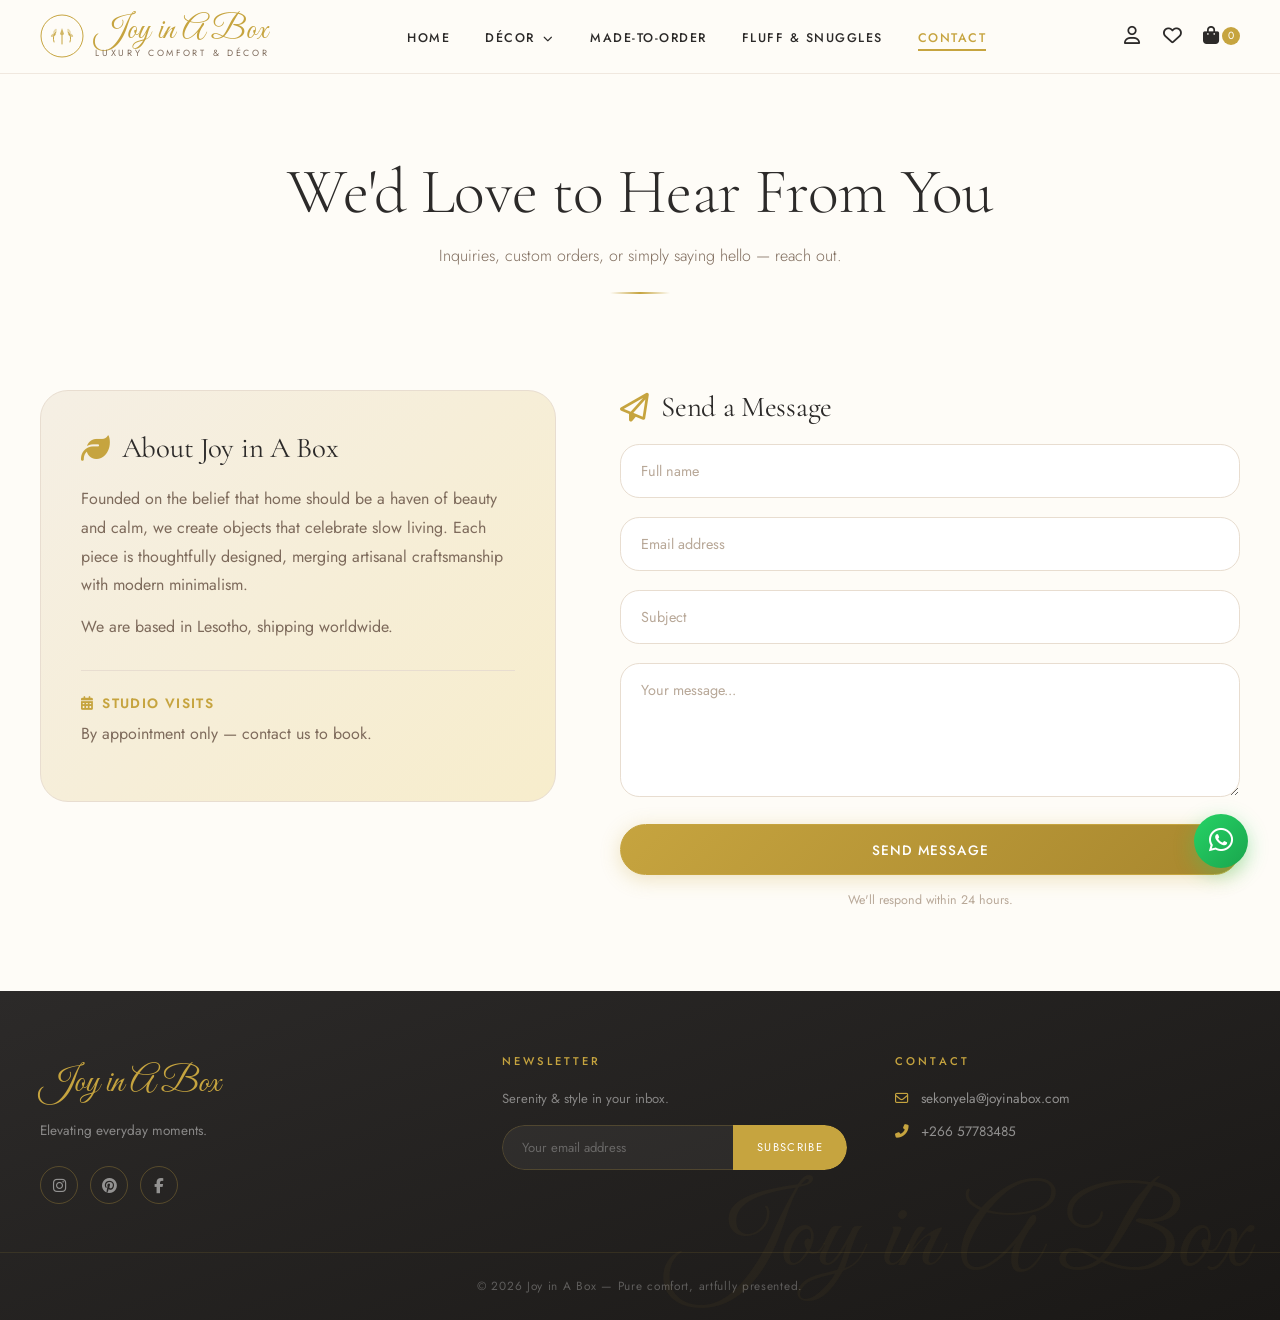
==== commit bf8714f7: "Update contact information in contact.html" ====
--- a/contact.html
+++ b/contact.html
@@ -112,8 +112,8 @@
       <div class="footer-contact">
         <h4>Contact</h4>
         <address>
-          <p><i class="far fa-envelope"></i> mokokoane@joyinabox.com</p>
-          <p><i class="fas fa-phone-alt"></i> +266 5778348</p>
+          <p><i class="far fa-envelope"></i> sekonyela@joyinabox.com</p>
+          <p><i class="fas fa-phone-alt"></i> +266 57783485</p>
         </address>
       </div>
     </div>
